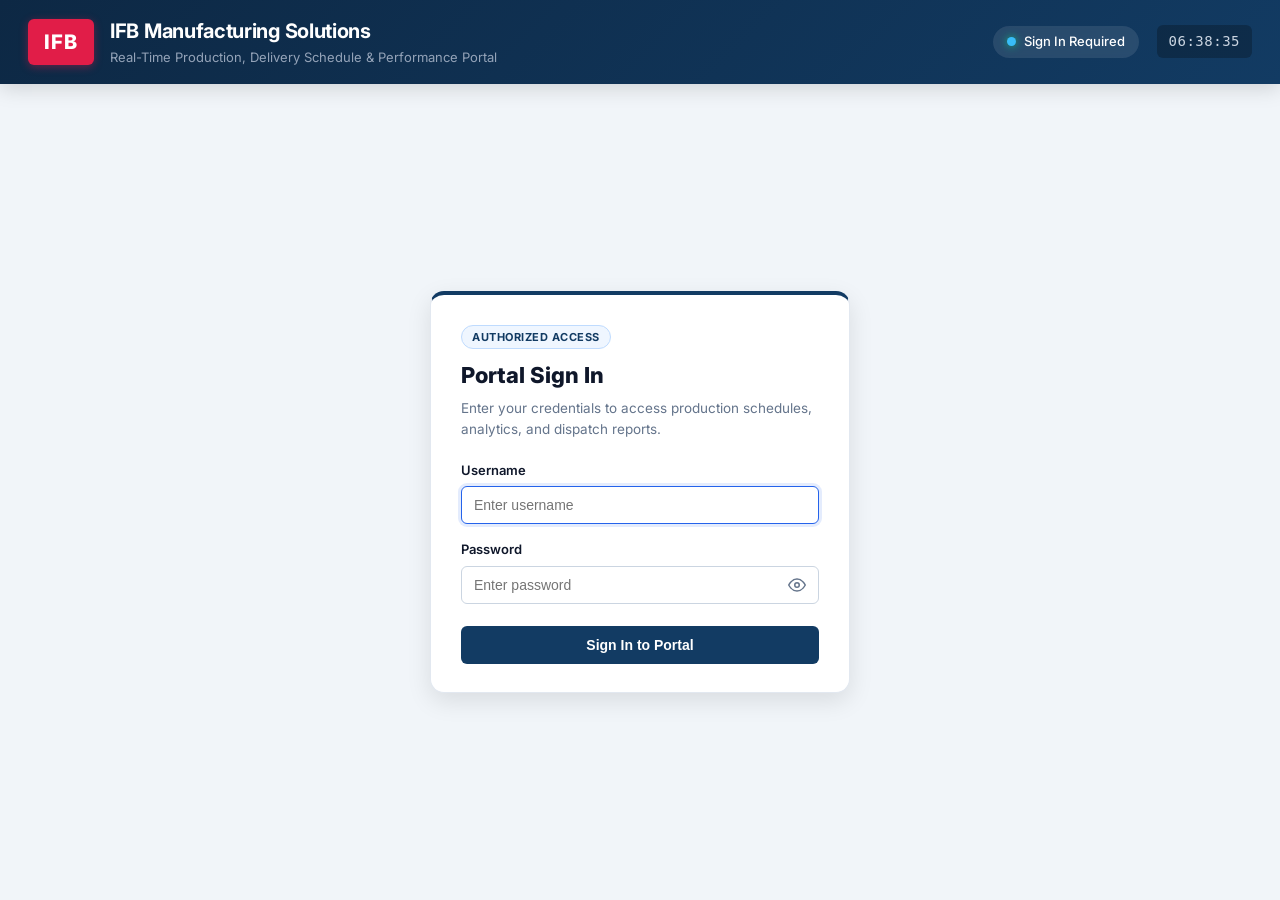
==== frontend/login.html @ 4439f19d "Added Login Page" ====
<!DOCTYPE html>
<html lang="en">
<head>
    <meta charset="UTF-8">
    <meta name="viewport" content="width=device-width, initial-scale=1.0">
    <title>Sign In — IFB Scheduling Portal</title>
    <link rel="preconnect" href="https://fonts.googleapis.com">
    <link rel="preconnect" href="https://fonts.gstatic.com" crossorigin>
    <link href="https://fonts.googleapis.com/css2?family=Inter:wght@400;500;600;700;800&display=swap" rel="stylesheet">
    <link rel="stylesheet" href="style.css">
</head>
<body class="login-body">

    <header class="app-header">
        <div class="header-container">
            <div class="brand-block">
                <div class="brand-logo-icon">IFB</div>
                <div class="brand-text">
                    <h1>IFB Manufacturing Solutions</h1>
                    <p>Real-Time Production, Delivery Schedule &amp; Performance Portal</p>
                </div>
            </div>

            <div class="header-status-block">
                <div class="status-indicator">
                    <span class="status-dot" id="loginStatusDot"></span>
                    <span id="loginBackendStatus">Checking portal service...</span>
                </div>
                <div class="clock-display" id="loginClock">--:--:--</div>
            </div>
        </div>
    </header>

    <main class="login-wrapper">
        <div class="login-card">
            <div class="login-card-header">
                <span class="login-badge">Authorized Access</span>
                <h2>Portal Sign In</h2>
                <p>Enter your credentials to access production schedules, analytics, and dispatch reports.</p>
            </div>

            <div id="loginErrorAlert" class="login-alert" role="alert" style="display: none;"></div>

            <form id="loginForm" onsubmit="handleLoginSubmit(event)" novalidate>
                <div class="login-field">
                    <label for="loginUsername">Username</label>
                    <input
                        type="text"
                        id="loginUsername"
                        name="username"
                        class="login-input"
                        placeholder="Enter username"
                        autocomplete="username"
                        autofocus
                        required
                    >
                </div>

                <div class="login-field">
                    <label for="loginPassword">Password</label>
                    <div class="password-input-wrap">
                        <input
                            type="password"
                            id="loginPassword"
                            name="password"
                            class="login-input"
                            placeholder="Enter password"
                            autocomplete="current-password"
                            required
                        >
                        <button
                            type="button"
                            class="password-toggle-btn"
                            id="togglePasswordBtn"
                            onclick="toggleLoginPassword()"
                            aria-label="Show password"
                            title="Show password"
                        >
                            <svg id="eyeOpenIcon" viewBox="0 0 24 24" width="18" height="18" fill="none" stroke="currentColor" stroke-width="2" stroke-linecap="round" stroke-linejoin="round" aria-hidden="true">
                                <path d="M1 12s4-8 11-8 11 8 11 8-4 8-11 8-11-8-11-8z"></path>
                                <circle cx="12" cy="12" r="3"></circle>
                            </svg>
                            <svg id="eyeSlashIcon" viewBox="0 0 24 24" width="18" height="18" fill="none" stroke="currentColor" stroke-width="2" stroke-linecap="round" stroke-linejoin="round" aria-hidden="true" style="display: none;">
                                <path d="M17.94 17.94A10.07 10.07 0 0 1 12 20c-7 0-11-8-11-8a18.45 18.45 0 0 1 5.06-5.94"></path>
                                <path d="M9.9 4.24A9.12 9.12 0 0 1 12 4c7 0 11 8 11 8a18.5 18.5 0 0 1-2.16 3.19"></path>
                                <line x1="1" y1="1" x2="23" y2="23"></line>
                            </svg>
                        </button>
                    </div>
                </div>

                <button type="submit" id="loginSubmitBtn" class="login-submit-btn">
                    Sign In to Portal
                </button>
            </form>
        </div>
    </main>

    <script>
        const AUTH_TOKEN_KEY = "ifb_auth_token";
        const AUTH_USER_KEY = "ifb_auth_user";
        const LOGIN_API_BASE = ["3000", "3001"].includes(window.location.port)
            ? ""
            : `${window.location.protocol}//${window.location.hostname}:3001`;

        function loginApiUrl(path) {
            return `${LOGIN_API_BASE}${path}`;
        }

        function startLoginClock() {
            const el = document.getElementById("loginClock");
            if (!el) return;
            const tick = () => {
                el.textContent = new Date().toLocaleTimeString("en-IN", { hour12: false });
            };
            tick();
            setInterval(tick, 1000);
        }

        function showLoginError(message) {
            const alertEl = document.getElementById("loginErrorAlert");
            if (!alertEl) return;
            alertEl.textContent = message;
            alertEl.style.display = "block";
        }

        function clearLoginError() {
            const alertEl = document.getElementById("loginErrorAlert");
            if (alertEl) {
                alertEl.textContent = "";
                alertEl.style.display = "none";
            }
        }

        function toggleLoginPassword() {
            const input = document.getElementById("loginPassword");
            const btn = document.getElementById("togglePasswordBtn");
            const eyeOpen = document.getElementById("eyeOpenIcon");
            const eyeSlash = document.getElementById("eyeSlashIcon");
            if (!input) return;

            const showing = input.type === "text";
            input.type = showing ? "password" : "text";
            if (eyeOpen) eyeOpen.style.display = showing ? "block" : "none";
            if (eyeSlash) eyeSlash.style.display = showing ? "none" : "block";
            if (btn) {
                const nextLabel = showing ? "Show password" : "Hide password";
                btn.setAttribute("aria-label", nextLabel);
                btn.setAttribute("title", nextLabel);
            }
        }

        function redirectToPortal() {
            const portalUrl = ["3000", "3001"].includes(window.location.port)
                ? "/"
                : "index.html";
            window.location.replace(portalUrl);
        }

        async function checkExistingSession() {
            const token = localStorage.getItem(AUTH_TOKEN_KEY);
            const statusEl = document.getElementById("loginBackendStatus");
            const dotEl = document.getElementById("loginStatusDot");

            if (!token) {
                if (statusEl) statusEl.textContent = "Sign In Required";
                if (dotEl) dotEl.style.background = "#38bdf8";
                return;
            }

            try {
                const res = await fetch(loginApiUrl("/api/auth/me"), {
                    headers: { Authorization: `Bearer ${token}` }
                });
                if (res.ok) {
                    const data = await res.json();
                    if (data.user) localStorage.setItem(AUTH_USER_KEY, JSON.stringify(data.user));
                    redirectToPortal();
                    return;
                }
                localStorage.removeItem(AUTH_TOKEN_KEY);
                localStorage.removeItem(AUTH_USER_KEY);
            } catch {
                // Backend unreachable; stay on login screen
            }

            if (statusEl) statusEl.textContent = "Sign In Required";
            if (dotEl) dotEl.style.background = "#38bdf8";
        }

        async function handleLoginSubmit(event) {
            event.preventDefault();
            clearLoginError();

            const usernameInput = document.getElementById("loginUsername");
            const passwordInput = document.getElementById("loginPassword");
            const submitBtn = document.getElementById("loginSubmitBtn");

            const username = (usernameInput?.value || "").trim();
            const password = passwordInput?.value || "";

            if (!username || !password) {
                showLoginError("Please enter both your username and password.");
                (!username ? usernameInput : passwordInput)?.focus();
                return;
            }

            if (submitBtn) {
                submitBtn.disabled = true;
                submitBtn.textContent = "Signing in...";
            }

            try {
                const res = await fetch(loginApiUrl("/api/auth/login"), {
                    method: "POST",
                    headers: { "Content-Type": "application/json" },
                    body: JSON.stringify({ username, password })
                });
                const data = await res.json().catch(() => ({}));

                if (!res.ok || !data.token) {
                    showLoginError(data.message || "Invalid username or password.");
                    return;
                }

                localStorage.setItem(AUTH_TOKEN_KEY, data.token);
                if (data.user) {
                    localStorage.setItem(AUTH_USER_KEY, JSON.stringify(data.user));
                }
                redirectToPortal();
            } catch {
                showLoginError("Could not reach the server. Ensure the backend is running on port 3001.");
            } finally {
                if (submitBtn) {
                    submitBtn.disabled = false;
                    submitBtn.textContent = "Sign In to Portal";
                }
            }
        }

        document.addEventListener("DOMContentLoaded", () => {
            startLoginClock();
            checkExistingSession();
        });
    </script>
</body>
</html>
---- frontend/style.css ----
/* ==========================================================================
   IFB MANUFACTURING SCHEDULING PORTAL - ENTERPRISE STYLESHEET
   ========================================================================== */

:root {
    --primary: #123b63;
    --primary-dark: #0c2844;
    --primary-light: #1e5285;
    --accent: #2563eb;
    --success: #059669;
    --warning: #d97706;
    --danger: #dc2626;
    --bg-page: #f1f5f9;
    --bg-card: #ffffff;
    --border: #e2e8f0;
    --border-dark: #cbd5e1;
    --text-main: #0f172a;
    --text-muted: #64748b;
    --text-light: #94a3b8;
    --radius-sm: 6px;
    --radius-md: 10px;
    --radius-lg: 14px;
    --shadow-sm: 0 1px 3px rgba(0, 0, 0, 0.07);
    --shadow-md: 0 4px 12px rgba(0, 0, 0, 0.07);
    --shadow-lg: 0 8px 24px rgba(0, 0, 0, 0.1);
}

* {
    box-sizing: border-box;
    margin: 0;
    padding: 0;
}

body {
    font-family: 'Inter', -apple-system, BlinkMacSystemFont, "Segoe UI", Roboto, sans-serif;
    background-color: var(--bg-page);
    color: var(--text-main);
    line-height: 1.5;
    -webkit-font-smoothing: antialiased;
}

/* ==========================================================================
   HEADER & NAVIGATION
   ========================================================================== */

.app-header {
    background: linear-gradient(135deg, #0d2844 0%, #123b63 100%);
    color: #ffffff;
    box-shadow: 0 4px 20px rgba(0, 0, 0, 0.15);
    position: relative;
    flex-shrink: 0;
    z-index: 100;
}

.header-container {
    max-width: none;
    margin: 0 auto;
    padding: 16px 28px;
    display: flex;
    justify-content: space-between;
    align-items: center;
}

.brand-block {
    display: flex;
    align-items: center;
    gap: 16px;
}

.brand-logo-icon {
    background: #e11d48;
    color: #ffffff;
    font-size: 20px;
    font-weight: 800;
    letter-spacing: 1px;
    padding: 8px 16px;
    border-radius: var(--radius-sm);
    box-shadow: 0 2px 8px rgba(225, 29, 72, 0.4);
}

.brand-text h1 {
    font-size: 20px;
    font-weight: 700;
    color: #ffffff;
    letter-spacing: -0.3px;
}

.brand-text p {
    font-size: 13px;
    color: #94a3b8;
    margin-top: 2px;
}

.header-status-block {
    display: flex;
    align-items: center;
    gap: 18px;
}

.status-indicator {
    display: flex;
    align-items: center;
    gap: 8px;
    background: rgba(255, 255, 255, 0.1);
    padding: 6px 14px;
    border-radius: 20px;
    font-size: 13px;
    font-weight: 500;
    backdrop-filter: blur(4px);
}

.status-dot {
    width: 9px;
    height: 9px;
    background: #10b981;
    border-radius: 50%;
    box-shadow: 0 0 8px #10b981;
    animation: pulse 2s infinite;
}

@keyframes pulse {
    0%, 100% { opacity: 1; transform: scale(1); }
    50% { opacity: 0.5; transform: scale(0.85); }
}

.clock-display {
    font-family: monospace;
    font-size: 14px;
    color: #cbd5e1;
    background: rgba(0, 0, 0, 0.25);
    padding: 6px 12px;
    border-radius: var(--radius-sm);
    letter-spacing: 0.5px;
}

/* APP NAV TABS */  
.nav-tab {
    background: transparent;
    color: #94a3b8;
    border: none;
    border-bottom: 3px solid transparent;
    padding: 14px 20px;
    font-size: 14px;
    font-weight: 600;
    cursor: pointer;
    display: flex;
    align-items: center;
    gap: 8px;
    transition: all 0.2s ease;
}

.nav-tab:hover {
    color: #ffffff;
    background: rgba(255, 255, 255, 0.05);
}

.nav-tab:disabled {
    color: #7890a7;
    cursor: not-allowed;
    opacity: 0.55;
}

.nav-tab:disabled:hover {
    background: transparent;
}

.nav-tab.active {
    color: #ffffff;
    border-bottom-color: #38bdf8;
    background: rgba(255, 255, 255, 0.08);
}

.nav-icon {
    font-size: 16px;
}

/* ==========================================================================
   LAYOUT & TAB PANES
   ========================================================================== */

.main-content {
    max-width: 1400px;
    margin: 28px auto;
    padding: 0 28px;
}

.tab-pane {
    display: none;
    animation: fadeIn 0.25s ease-in-out;
}

.tab-pane.active {
    display: block;
}

@keyframes fadeIn {
    from { opacity: 0; transform: translateY(6px); }
    to { opacity: 1; transform: translateY(0); }
}

.section-heading-row {
    display: flex;
    justify-content: space-between;
    align-items: center;
    margin: 24px 0 16px 0;
}

.section-heading-row h2 {
    font-size: 18px;
    font-weight: 700;
    color: var(--primary);
}

.badge-accent {
    font-size: 12px;
    font-weight: 600;
    background: #e0f2fe;
    color: #0369a1;
    padding: 4px 12px;
    border-radius: 12px;
}

/* ==========================================================================
   DASHBOARD CONTROLS & KPI CARDS (ORDER: CUSTOMER -> PREV -> CURR -> COMING -> DISPATCH -> BALANCE)
   ========================================================================== */

.dashboard-controls-card {
    background: var(--bg-card);
    padding: 16px 24px;
    border-radius: var(--radius-md);
    box-shadow: var(--shadow-sm);
    border: 1px solid var(--border);
    display: flex;
    align-items: center;
    justify-content: space-between;
    flex-wrap: wrap;
    gap: 16px;
    margin-bottom: 24px;
}

.control-group {
    display: flex;
    align-items: center;
    gap: 12px;
}

.control-group label {
    font-size: 14px;
    color: var(--text-main);
}

.control-group select {
    padding: 9px 16px;
    font-size: 14px;
    font-weight: 600;
    color: var(--primary);
    background: #f8fafc;
    border: 1px solid var(--border-dark);
    border-radius: var(--radius-sm);
    cursor: pointer;
    outline: none;
    min-width: 220px;
}

.control-group select.select-compact {
    min-width: 115px;
    padding: 9px 12px;
}

.quick-preset-btns {
    display: flex;
    align-items: center;
    gap: 8px;
    flex-wrap: wrap;
}

.preset-label {
    font-size: 13px;
    color: var(--text-muted);
}

.chip-btn {
    background: #f1f5f9;
    color: #334155;
    border: 1px solid #cbd5e1;
    padding: 6px 14px;
    border-radius: 16px;
    font-size: 13px;
    font-weight: 500;
    cursor: pointer;
    transition: all 0.15s ease;
}

.chip-btn:hover {
    background: #e2e8f0;
    color: var(--primary);
    border-color: #94a3b8;
}

/* Dashboard overview cards */
.dashboard-grid {
    display: grid;
    grid-template-columns: repeat(4, minmax(0, 1fr));
    gap: 20px;
    margin-bottom: 24px;
    grid-auto-rows: minmax(150px, auto);
}

.card {
    background: var(--bg-card);
    padding: 20px 18px;
    min-width: 0;
    min-height: 150px;
    box-sizing: border-box;
    border-radius: var(--radius-md);
    box-shadow: var(--shadow-sm);
    border: 1px solid var(--border);
    border-top: 4px solid var(--primary);
    display: flex;
    align-items: flex-start;
    gap: 14px;
    transition: transform 0.2s, box-shadow 0.2s;
}

.card:hover {
    transform: translateY(-2px);
    box-shadow: var(--shadow-md);
}

.card-icon-wrap {
    font-size: 24px;
    background: #f8fafc;
    padding: 8px;
    border-radius: var(--radius-sm);
}

.card-info {
    flex: 1;
    min-width: 0;
}

.card h3 {
    font-size: 12px;
    text-transform: uppercase;
    letter-spacing: 0.5px;
    color: var(--text-muted);
    font-weight: 600;
    margin-bottom: 6px;
}

.card p {
    font-size: 24px;
    font-weight: 700;
    color: var(--primary);
    line-height: 1.2;
}

.card.card-customer {
    grid-column: auto;
    flex-direction: column;
    align-items: stretch;
    gap: 8px;
    border-top-color: #2563eb;
}

.card.card-customer .card-info {
    width: 100%;
}

.card.card-customer p {
    display: block;
    width: 100%;
    box-sizing: border-box;
    padding: 8px 12px;
    border: 1px solid #bfdbfe;
    border-radius: 6px;
    background: #eff6ff;
    font-size: 13px;
    color: #1d4ed8;
    white-space: nowrap;
}

.card.card-highlight {
    border-top-color: #0284c7;
    background: linear-gradient(180deg, #ffffff 0%, #f0f9ff 100%);
}

.card.card-highlight p {
    color: #0369a1;
}

.card.card-balance {
    border-top-color: var(--success);
    background: linear-gradient(180deg, #ffffff 0%, #f0fdf4 100%);
}

.card.card-balance p {
    color: var(--success);
}

.card.card-variance {
    border-top-color: #7c3aed;
    background: linear-gradient(180deg, #ffffff 0%, #f5f3ff 100%);
}

.card.card-variance p {
    color: #6d28d9;
}


.progress-bar-bg {
    width: 160px;
    height: 7px;
    background: #e2e8f0;
    border-radius: 5px;
    overflow: hidden;
}

.progress-bar-fill {
    height: 100%;
    background: linear-gradient(90deg, #10b981 0%, #059669 100%);
    border-radius: 5px;
    transition: width 0.5s ease;
}


.badge-variance {
    background: #fee2e2;
    color: #b91c1c;
}

.badge-revision {
    background: #dbeafe;
    color: #1e40af;
}

.badge-status {
    background: #fef3c7;
    color: #92400e;
}

/* ==========================================================================
   CONTENT PANELS & TABLES
   ========================================================================== */

.content-panel {
    background: var(--bg-card);
    border-radius: var(--radius-md);
    box-shadow: var(--shadow-sm);
    border: 1px solid var(--border);
    padding: 24px;
    margin-bottom: 28px;
}

.panel-header {
    display: flex;
    justify-content: space-between;
    align-items: center;
    margin-bottom: 18px;
}

.panel-header-with-actions {
    display: flex;
    justify-content: space-between;
    align-items: center;
    flex-wrap: wrap;
    gap: 16px;
    margin-bottom: 22px;
    padding-bottom: 16px;
    border-bottom: 1px solid var(--border);
}

.panel-subtitle {
    font-size: 14px;
    color: var(--text-muted);
    margin-top: 4px;
}

.analysis-controls {
    margin-bottom: 18px;
}

/* ==========================================================================
   STREAMLINED ANALYSIS CENTER STYLES
   ========================================================================== */


.streamlined-control-card {
    background: #ffffff;
    border: 1px solid var(--border);
    border-radius: var(--radius-md);
    padding: 18px 22px;
    margin-bottom: 20px;
    box-shadow: var(--shadow-sm);
}

.s-control-row {
    display: flex;
    align-items: flex-end;
    gap: 18px;
    flex-wrap: wrap;
}

.s-control-item {
    display: flex;
    flex-direction: column;
    gap: 6px;
    min-width: 170px;
    flex: 1;
}

.s-control-item label {
    font-size: 13px;
    color: #334155;
}

.s-control-item select {
    padding: 9px 14px;
    border: 1px solid var(--border-dark);
    border-radius: var(--radius-sm);
    font-size: 13px;
    font-weight: 600;
    background: #ffffff;
    color: var(--text-main);
    outline: none;
    transition: border 0.2s;
    width: 100%;
}

.s-control-item select:focus {
    border-color: var(--accent);
}


.streamlined-kpi-grid {
    display: grid;
    grid-template-columns: repeat(4, minmax(0, 1fr));
    gap: 16px;
    margin-bottom: 24px;
}

.s-kpi-card {
    background: #ffffff;
    border: 1px solid var(--border);
    border-radius: var(--radius-md);
    padding: 18px 20px;
    box-shadow: var(--shadow-sm);
    display: flex;
    flex-direction: column;
    gap: 4px;
    transition: transform 0.15s ease;
}

.s-kpi-card:hover {
    transform: translateY(-2px);
    box-shadow: var(--shadow-md);
}

.s-kpi-label {
    font-size: 12px;
    font-weight: 700;
    text-transform: uppercase;
    letter-spacing: 0.4px;
    color: var(--text-muted);
}

.s-kpi-value {
    font-size: 26px;
    font-weight: 800;
    color: var(--text-main);
    margin: 4px 0 2px;
}

.s-kpi-sub {
    font-size: 12px;
    color: var(--text-muted);
}

.s-card-diff {
    border-left: 4px solid var(--accent);
    background: linear-gradient(180deg, #ffffff 0%, #f8fafc 100%);
}

.s-card-rate {
    border-left: 4px solid var(--success);
    background: linear-gradient(180deg, #ffffff 0%, #f0fdf4 100%);
}

/* KPI CARD ACCENTS */
.card-variance-highlight {
    background: linear-gradient(180deg, #ffffff 0%, #f8fafc 100%);
    border-left: 4px solid var(--accent);
}

.analysis-metric-card.card-accent-green {
    border-top: 3px solid var(--success);
}

.analysis-metric-card.card-accent-red {
    border-top: 3px solid var(--danger);
}

.analysis-metric-card.card-accent-amber {
    border-top: 3px solid var(--warning);
}

/* FILTER PILLS IN COMPARISON TOOLBAR */
.comparison-toolbar {
    margin-bottom: 16px;
}

.filter-pills-wrap {
    display: flex;
    gap: 8px;
    flex-wrap: wrap;
    align-items: center;
}

.chip-filter {
    background: #ffffff;
    border: 1px solid var(--border-dark);
    border-radius: 16px;
    padding: 5px 12px;
    font-size: 12px;
    font-weight: 600;
    color: #475569;
    cursor: pointer;
    transition: all 0.2s;
}

.chip-filter:hover {
    background: #f1f5f9;
}

.chip-filter.active {
    background: var(--primary);
    color: #ffffff;
    border-color: var(--primary);
}

.chip-filter.chip-filter-inc.active {
    background: #059669;
    border-color: #059669;
}

.chip-filter.chip-filter-dec.active {
    background: #dc2626;
    border-color: #dc2626;
}

.chip-filter.chip-filter-new.active {
    background: #2563eb;
    border-color: #2563eb;
}

.chip-filter.chip-filter-rem.active {
    background: #64748b;
    border-color: #64748b;
}

/* STATUS BADGES FOR TABLE ROWS */
.badge-status-inc {
    display: inline-block;
    background: #dcfce7;
    color: #15803d;
    padding: 3px 8px;
    border-radius: 4px;
    font-size: 11px;
    font-weight: 700;
}

.badge-status-dec {
    display: inline-block;
    background: #fee2e2;
    color: #b91c1c;
    padding: 3px 8px;
    border-radius: 4px;
    font-size: 11px;
    font-weight: 700;
}

.badge-status-new {
    display: inline-block;
    background: #dbeafe;
    color: #1d4ed8;
    padding: 3px 8px;
    border-radius: 4px;
    font-size: 11px;
    font-weight: 700;
}

.badge-status-rem {
    display: inline-block;
    background: #f1f5f9;
    color: #64748b;
    padding: 3px 8px;
    border-radius: 4px;
    font-size: 11px;
    font-weight: 700;
}

.badge-status-same {
    display: inline-block;
    background: #f8fafc;
    color: #94a3b8;
    padding: 3px 8px;
    border-radius: 4px;
    font-size: 11px;
    font-weight: 600;
}

.badge-status-shortfall {
    display: inline-block;
    background: #fef2f2;
    color: #991b1b;
    padding: 3px 8px;
    border-radius: 4px;
    font-size: 11px;
    font-weight: 700;
    border: 1px solid #fecaca;
}

.badge-status-fulfilled {
    display: inline-block;
    background: #f0fdf4;
    color: #166534;
    padding: 3px 8px;
    border-radius: 4px;
    font-size: 11px;
    font-weight: 700;
    border: 1px solid #bbf7d0;
}

.diff-positive {
    color: #15803d;
    font-weight: 700;
}

.diff-negative {
    color: #b91c1c;
    font-weight: 700;
}

.diff-neutral {
    color: #64748b;
}

/* EXECUTION AUDIT COLLAPSIBLE */

.snapshot-date-control {
    display: flex;
    align-items: center;
    flex-wrap: wrap;
    gap: 10px;
    margin: 18px 0 4px;
    color: var(--text-main);
}

.snapshot-date-control .form-input {
    max-width: 190px;
}

.snapshot-date-control span {
    color: var(--text-muted);
    font-size: 12px;
}


.analysis-panel {
    margin-bottom: 20px;
}

.table-responsive {
    overflow-x: auto;
}

.data-table {
    width: 100%;
    border-collapse: collapse;
    font-size: 14px;
}

.data-table th,
.data-table td {
    padding: 12px 16px;
    text-align: left;
    border-bottom: 1px solid var(--border);
    white-space: nowrap;
}

.data-table th {
    background: #f8fafc;
    color: #475569;
    font-weight: 600;
    font-size: 13px;
    text-transform: uppercase;
    letter-spacing: 0.3px;
}

.data-table tbody tr:hover {
    background: #f8fafc;
}

/* SUPER HEADER ROW & FIRM/TENTATIVE STYLING */
.super-header-row th {
    text-align: center;
    font-size: 11px;
    font-weight: 800;
    letter-spacing: 0.5px;
    padding: 6px 12px;
    border-bottom: 2px solid var(--border-dark);
}

.th-info-group {
    background: #f8fafc;
    color: #475569;
}

.th-firm-header {
    background: #e0f2fe !important;
    color: #0369a1 !important;
    font-weight: 800 !important;
    border-left: 2px solid #38bdf8;
    border-right: 2px solid #38bdf8;
}

.th-tentative-super-header {
    background: #fef08a !important;
    color: #854d0e !important;
    font-weight: 800 !important;
    border-left: 2px solid #eab308;
    border-right: 2px solid #eab308;
}

.th-ops-header {
    background: #f1f5f9;
    color: #475569;
}

.data-table th.th-tentative {
    background: #fef9c3 !important;
    color: #854d0e !important;
    font-weight: 700 !important;
}

.btn-action-icon {
    background: transparent;
    border: 1px solid var(--border);
    border-radius: 6px;
    padding: 5px 8px;
    font-size: 15px;
    cursor: pointer;
    transition: all 0.2s ease;
    display: inline-flex;
    align-items: center;
    justify-content: center;
    margin: 0 3px;
}

.btn-action-icon:hover {
    background: #e2e8f0;
    transform: scale(1.1);
}

.btn-action-icon.btn-delete-row:hover {
    background: #fee2e2;
    border-color: #fca5a5;
}

/* ==========================================================================
   EXACT SPECIFICATION TABLE (MATCHING USER SCREENSHOT)
   ========================================================================== */

.spec-table-container {
    overflow-x: auto;
    border: 1px solid var(--border);
    border-radius: var(--radius-md);
    margin-bottom: 24px;
    background: var(--bg-card);
    box-shadow: var(--shadow-sm);
}

.spec-table {
    width: 100%;
    border-collapse: collapse;
}

.spec-table th,
.spec-table td {
    border-bottom: 1px solid var(--border);
    padding: 14px 18px;
    font-size: 14px;
    vertical-align: middle;
}

.spec-table tbody tr:not(.spec-section-header):hover > td {
    background: #f8fbfe;
}

.table-top-header th {
    background: #f1f6fa;
    color: #526579;
    font-size: 12px;
    font-weight: 700;
    text-align: left;
    padding: 12px 18px;
    text-transform: uppercase;
    letter-spacing: 0.06em;
}

.spec-section-header td {
    background: #eaf2f8;
    color: #174568;
    font-weight: 700;
    font-size: 13px;
    padding: 10px 18px;
    border-top: 1px solid #d4e2ee;
    border-bottom: 1px solid #d4e2ee;
    letter-spacing: 0.04em;
    text-transform: uppercase;
}

.field-label {
    font-weight: 600;
    color: #334155;
    background: #fbfdff;
    width: 32%;
}

.entry-help {
    margin: -8px 0 18px;
    color: var(--text-muted);
    font-size: 13px;
    line-height: 1.6;
}

.required-mark {
    color: var(--danger);
    font-weight: 700;
}

.form-input {
    width: 100%;
    max-width: 640px;
    padding: 11px 12px;
    font-size: 14px;
    border: 1px solid var(--border-dark);
    border-radius: var(--radius-sm);
    background: #ffffff;
    color: #0f172a;
    transition: border-color 0.15s ease, box-shadow 0.15s ease;
}

.field-help {
    display: block;
    margin-top: 5px;
    color: #64748b;
    font-size: 12px;
}

.variance-reason-other {
    margin-top: 8px;
}

.form-input:focus {
    outline: none;
    border-color: var(--accent);
    box-shadow: 0 0 0 3px rgba(37, 99, 235, 0.12);
}

.input-readonly {
    background-color: #f1f5f9 !important;
    color: #334155 !important;
    font-weight: 600;
    cursor: default;
}

/* NESTED SUBTABLES */
.nested-container-cell {
    padding: 0 !important;
    background: #ffffff;
}

.nested-subtable {
    width: 100%;
    border-collapse: collapse;
}

.nested-subtable th {
    background: #f4f8fb;
    font-weight: 700;
    font-size: 13px;
    border: 1px solid #94a3b8;
    padding: 8px 14px;
    text-align: center;
    color: #0f172a;
}

.nested-subtable td {
    border: 1px solid var(--border);
    padding: 11px 14px;
    text-align: center;
}

.nested-subtable input[type="number"] {
    width: 100%;
    max-width: 220px;
    text-align: right;
    padding: 9px 10px;
    font-size: 14px;
    font-weight: 600;
}

.empty-month-message {
    color: var(--text-muted);
    padding: 20px !important;
    text-align: center;
}

.metrics-grid-table tbody tr:first-child {
    background: #f8fbfe;
}

.metrics-grid-table tbody tr:not(:first-child):nth-child(even) {
    background: #fbfdff;
}

.metrics-grid-table td:last-child strong {
    color: #173f5f;
}

@media (max-width: 640px) {
    .spec-table th,
    .spec-table td {
        padding: 10px;
    }

    .nested-subtable th,
    .nested-subtable td {
        padding: 8px 6px;
        font-size: 12px;
    }

    .nested-subtable input[type="number"] {
        min-width: 90px;
        padding: 8px 6px;
    }

    .field-label {
        width: 38%;
    }

    .editable-metric-input {
        width: 100%;
    }
}

/* METRICS TABLE */
.metrics-grid-table td:first-child {
    text-align: left;
    font-weight: 600;
    padding-left: 20px;
}

.metrics-grid-table td:last-child {
    text-align: center;
    font-size: 15px;
}

.editable-metric-input {
    width: 160px;
    padding: 6px 10px;
    border: 1px solid #94a3b8;
    border-radius: 4px;
    font-size: 14px;
    font-weight: 700;
    text-align: right;
}

.metric-val-tag {
    display: inline-block;
    padding: 4px 14px;
    border-radius: 4px;
    font-weight: 700;
    font-size: 14px;
}

.tag-revision {
    background: #dbeafe;
    color: #1e40af;
}

.tag-variance {
    background: #fee2e2;
    color: #b91c1c;
}

.tag-achievement {
    background: #dcfce7;
    color: #15803d;
    font-size: 15px;
}

/* FORM FOOTER ACTIONS */
.form-footer-actions {
    display: flex;
    align-items: center;
    gap: 14px;
    flex-wrap: wrap;
    margin-top: 20px;
}

.btn-group {
    display: flex;
    gap: 12px;
    align-items: center;
    flex-wrap: wrap;
}

.btn-example {
    background: #0284c7;
    color: #ffffff;
    border: none;
    padding: 10px 20px;
    border-radius: var(--radius-sm);
    font-size: 14px;
    font-weight: 600;
    cursor: pointer;
    display: inline-flex;
    align-items: center;
    gap: 8px;
    transition: background 0.2s;
}

.btn-example:hover {
    background: #0369a1;
}

.btn-submit {
    background: #059669;
    color: #ffffff;
    border: none;
    padding: 10px 22px;
    border-radius: var(--radius-sm);
    font-size: 14px;
    font-weight: 600;
    cursor: pointer;
    display: inline-flex;
    align-items: center;
    gap: 8px;
    transition: background 0.2s;
}

.btn-submit:hover {
    background: #047857;
}

.btn-secondary {
    background: #f1f5f9;
    color: #334155;
    border: 1px solid #cbd5e1;
    padding: 10px 20px;
    border-radius: var(--radius-sm);
    font-size: 14px;
    font-weight: 600;
    cursor: pointer;
    transition: all 0.2s;
}

.btn-secondary:hover {
    background: #e2e8f0;
}

.btn-primary-sm {
    background: var(--primary);
    color: #ffffff;
    border: none;
    padding: 8px 16px;
    border-radius: var(--radius-sm);
    font-size: 13px;
    font-weight: 600;
    cursor: pointer;
    text-decoration: none;
    display: inline-block;
}

.btn-primary-sm:hover {
    background: var(--primary-dark);
}

.btn-outline-sm {
    background: transparent;
    color: var(--primary);
    border: 1px solid var(--border-dark);
    padding: 8px 16px;
    border-radius: var(--radius-sm);
    font-size: 13px;
    font-weight: 600;
    cursor: pointer;
    text-decoration: none;
    display: inline-block;
}

.btn-outline-sm:hover {
    background: #f8fafc;
    border-color: var(--primary);
}

.btn-delete-row {
    background: #fee2e2;
    color: #dc2626;
    border: 1px solid #fca5a5;
    padding: 4px 10px;
    border-radius: 4px;
    font-size: 12px;
    font-weight: 600;
    cursor: pointer;
}

.btn-delete-row:hover {
    background: #fecaca;
}

.form-status-indicator {
    font-size: 14px;
    font-weight: 600;
}

/* ==========================================================================
   MASTER RECORDS TOOLBAR
   ========================================================================== */

.table-toolbar {
    display: flex;
    align-items: center;
    justify-content: space-between;
    gap: 16px;
    flex-wrap: wrap;
    background: #f8fafc;
    padding: 12px 18px;
    border-radius: var(--radius-sm);
    border: 1px solid var(--border);
    margin-bottom: 18px;
}

.search-input-wrap {
    display: flex;
    align-items: center;
    gap: 8px;
    background: #ffffff;
    border: 1px solid var(--border-dark);
    border-radius: var(--radius-sm);
    padding: 6px 12px;
    flex: 1;
    max-width: 380px;
}

.search-input-wrap input {
    border: none;
    outline: none;
    font-size: 14px;
    width: 100%;
}

.filter-dropdown-wrap {
    display: flex;
    align-items: center;
    gap: 8px;
    font-size: 14px;
}

.filter-dropdown-wrap select {
    padding: 6px 12px;
    border: 1px solid var(--border-dark);
    border-radius: var(--radius-sm);
    font-size: 14px;
    font-weight: 500;
}

.record-counter {
    font-size: 13px;
    color: var(--text-muted);
    font-weight: 500;
}

.records-action-group {
    display: flex;
    align-items: center;
    gap: 10px;
}

/* ==========================================================================
   EXCEL BULK IMPORT DROPZONE
   ========================================================================== */

.upload-dropzone {
    border: 2px dashed #94a3b8;
    background: #f8fafc;
    border-radius: var(--radius-md);
    padding: 48px 24px;
    text-align: center;
    cursor: pointer;
    transition: all 0.2s ease;
    margin-bottom: 24px;
}

.upload-dropzone:hover,
.upload-dropzone.dragover {
    border-color: var(--accent);
    background: #eff6ff;
}

.upload-icon {
    font-size: 48px;
    margin-bottom: 12px;
}

.upload-dropzone h3 {
    font-size: 18px;
    color: var(--text-main);
    margin-bottom: 6px;
}

.upload-dropzone p {
    font-size: 14px;
    color: var(--text-muted);
    margin-bottom: 18px;
}

.selected-file-badge {
    display: inline-block;
    margin-top: 16px;
    padding: 8px 18px;
    background: #dbeafe;
    color: #1e40af;
    border-radius: 20px;
    font-size: 13px;
    font-weight: 600;
}

.upload-actions-bar {
    display: flex;
    align-items: center;
    gap: 16px;
    margin-bottom: 24px;
}

.upload-status-text {
    font-size: 14px;
    font-weight: 600;
}

.guide-box {
    background: #f8fafc;
    border: 1px solid var(--border);
    border-radius: var(--radius-sm);
    padding: 18px 20px;
}

.guide-box h4 {
    font-size: 14px;
    margin-bottom: 8px;
    color: var(--primary);
}

.guide-box p {
    font-size: 13px;
    color: var(--text-muted);
    margin-bottom: 10px;
}

.headers-tags {
    display: flex;
    flex-wrap: wrap;
    gap: 8px;
}

.tag {
    background: #e2e8f0;
    color: #334155;
    padding: 4px 10px;
    border-radius: 4px;
    font-size: 12px;
    font-family: monospace;
    font-weight: 600;
}

/* ==========================================================================
   TOAST NOTIFICATIONS
   ========================================================================== */

.toast-container {
    position: fixed;
    top: 24px;
    right: 24px;
    z-index: 9999;
    display: flex;
    flex-direction: column;
    gap: 10px;
    pointer-events: none;
}

.toast {
    pointer-events: auto;
    padding: 12px 20px;
    border-radius: var(--radius-sm);
    color: #ffffff;
    font-size: 14px;
    font-weight: 600;
    box-shadow: 0 4px 16px rgba(0, 0, 0, 0.2);
    display: flex;
    align-items: center;
    gap: 10px;
    animation: slideInRight 0.3s ease;
    min-width: 280px;
}

.toast.toast-success { background: #059669; }
.toast.toast-error { background: #dc2626; }
.toast.toast-info { background: #2563eb; }

@keyframes slideInRight {
    from { transform: translateX(100%); opacity: 0; }
    to { transform: translateX(0); opacity: 1; }
}

/* ==========================================================================
   RESPONSIVE DESIGN
   ========================================================================== */

@media (max-width: 1200px) {
    .dashboard-grid {
        grid-template-columns: repeat(3, minmax(0, 1fr));
    }

}

@media (max-width: 768px) {
    .header-container {
        flex-direction: column;
        align-items: flex-start;
        gap: 12px;
    }

    .nav-container {
        overflow-x: auto;
        white-space: nowrap;
    }

    .dashboard-grid {
        grid-template-columns: repeat(2, minmax(0, 1fr));
    }


    .table-toolbar {
        flex-direction: column;
        align-items: stretch;
    }

    .search-input-wrap {
        max-width: 100%;
    }
}

@media (max-width: 500px) {
    .dashboard-grid {
        grid-template-columns: 1fr;
    }


    .card.card-customer {
        grid-column: auto;
    }

    .kpi-summary-strip {
        width: 100%;
        box-sizing: border-box;
        align-items: flex-start;
    }

    .kpi-progress-wrap,
    .progress-bar-bg {
        width: 100%;
    }

    .kpi-item {
        min-width: 42%;
    }
}

/* sort arrows in tables */
.sort-arrow {
    display: inline-block;
    font-size: 0.65rem;
    color: var(--text-muted);
    transition: transform 0.15s, color 0.15s;
}

.sort-arrow.active {
    color: var(--primary);
    transform: rotate(180deg);
}


.spinner {
    width: 18px;
    height: 18px;
    border: 3px solid #cbd5e1;
    border-top-color: var(--accent);
    border-radius: 50%;
    animation: spin 0.8s linear infinite;
    display: inline-block;
}
@keyframes spin { to { transform: rotate(360deg); } }
/* ===== Table readability ===== */
.table-scroll { max-height: 70vh; overflow: auto; border: 1px solid var(--border); border-radius: var(--radius-sm); }
.table-scroll .data-table thead th { position: sticky; top: 0; z-index: 2; background: #f1f5f9; }
.table-scroll .data-table thead tr.super-header-row th { top: 0; }
.table-scroll .data-table thead tr.super-header-row + tr th { top: 31px; }

.data-table td { padding: 10px 14px; }
.data-table tbody tr { background: #fff; }
.data-table tbody tr:nth-child(even) { background: #fafcfe; }
.data-table tbody tr:hover { background: #eef4fb; }
.data-table .num, .data-table th.num { text-align: right; font-variant-numeric: tabular-nums; }
.data-table td.neg { color: #b91c1c; font-weight: 600; }
.sortable { cursor: pointer; user-select: none; }
.sortable:hover { color: var(--accent); }
.cell-trunc { max-width: 240px; overflow: hidden; text-overflow: ellipsis; }
.part-chip { font-family: ui-monospace, SFMono-Regular, Menlo, monospace; font-size: 12.5px; background: #f1f5f9; border: 1px solid var(--border); border-radius: 4px; padding: 1px 6px; }
.tentative { background: #fefce8; color: #854d0e; }
.muted { color: var(--text-light); }
.total-row td { position: sticky; bottom: 0; background: #eef2f7; font-weight: 700; border-top: 2px solid var(--border-dark); }

/* Master Records: compact view by default, details on demand */
.master-records-table .col-detail { display: none; }
.master-records-table.show-details .col-detail { display: table-cell; }
.master-records-table th, .master-records-table td { padding: 10px 12px; }
.master-records-table .cell-trunc { max-width: 220px; }
.master-records-table td.num, .master-records-table th.num { min-width: 84px; }
.col-toggle { display: inline-flex; align-items: center; gap: 6px; font-size: 13px; color: var(--text-main); cursor: pointer; white-space: nowrap; }

/* freeze Customer (col 2); also Sl No (col 1) when all columns are shown */
.master-records-table thead tr:not(.super-header-row) th:nth-child(2),
.master-records-table tbody td:nth-child(2) {
    position: sticky; left: 0; z-index: 1; box-shadow: 2px 0 4px -2px rgba(0,0,0,.15);
}
.master-records-table tbody td:nth-child(2) { background: inherit; }
.master-records-table thead tr:not(.super-header-row) th:nth-child(2) { z-index: 3; }
.master-records-table.show-details thead tr:not(.super-header-row) th:nth-child(1),
.master-records-table.show-details tbody td:nth-child(1) { position: sticky; left: 0; min-width: 64px; z-index: 1; }
.master-records-table.show-details tbody td:nth-child(1) { background: inherit; }
.master-records-table.show-details thead tr:not(.super-header-row) th:nth-child(1) { z-index: 3; }
.master-records-table.show-details thead tr:not(.super-header-row) th:nth-child(2),
.master-records-table.show-details tbody td:nth-child(2) { left: 64px; }

/* chips and rate bars */
.chip { display: inline-block; padding: 2px 10px; border-radius: 999px; font-size: 12px; font-weight: 600; white-space: nowrap; }
.chip.st-green { color: #15803d; background: #dcfce7; }
.chip.st-amber { color: #b45309; background: #fef3c7; }
.chip.st-red   { color: #b91c1c; background: #fee2e2; }
.chip.st-grey  { color: #64748b; background: #e2e8f0; }
.rate-cell { display: flex; align-items: center; gap: 10px; min-width: 140px; }
.rate-cell > span:first-child { width: 52px; text-align: right; font-variant-numeric: tabular-nums; }
.rate-bar { flex: 1; height: 8px; background: #e2e8f0; border-radius: 999px; overflow: hidden; }
.rate-bar i { display: block; height: 100%; }
.rate-bar i.st-green { background: #22c55e; }
.rate-bar i.st-amber { background: #f59e0b; }
.rate-bar i.st-red   { background: #ef4444; }
.rate-bar i.st-grey  { background: #94a3b8; }

/* comparison chart */
.cmp-chart { display: block; width: 100%; height: auto; max-height: 290px; }
.cmp-chart text { font-size: 12px; fill: #64748b; }
.cmp-chart .grid { stroke: #eef2f7; }
.cmp-chart .bar-demand, .lg.bar-demand { fill: #d3dbe6; background: #d3dbe6; }
.cmp-chart .bar-commit, .lg.bar-commit { fill: #60a5fa; background: #60a5fa; }
.cmp-chart .bar-disp,   .lg.bar-disp   { fill: #22c55e; background: #22c55e; }
.cmp-month { cursor: pointer; }
.cmp-chart .slot-bg { fill: transparent; }
.cmp-month:hover .slot-bg { fill: #f8fafc; }
.cmp-month.is-selected .slot-bg { fill: #eff6ff; }
.cmp-chart .month-label { font-weight: 500; }
.cmp-month.is-selected .month-label { fill: #1e3a8a; font-weight: 700; }
.cmp-chart .chip-txt { font-size: 11px; font-weight: 700; }
.cmp-chart .chip-bg.st-green { fill: #dcfce7; } .cmp-chart .chip-txt.st-green { fill: #15803d; }
.cmp-chart .chip-bg.st-amber { fill: #fef3c7; } .cmp-chart .chip-txt.st-amber { fill: #b45309; }
.cmp-chart .chip-bg.st-red   { fill: #fee2e2; } .cmp-chart .chip-txt.st-red   { fill: #b91c1c; }
.cmp-chart .chip-bg.st-grey  { fill: #e2e8f0; } .cmp-chart .chip-txt.st-grey  { fill: #64748b; }
.cmp-legend { display: flex; flex-wrap: wrap; gap: 18px; margin: 0 0 6px; font-size: 13px; color: var(--text-muted); }
.cmp-legend .lg { display: inline-block; width: 12px; height: 12px; border-radius: 3px; margin-right: 6px; vertical-align: -1px; }
.cmp-summary { display: flex; flex-wrap: wrap; align-items: center; gap: 8px 26px; margin-top: 10px; padding: 10px 14px; background: #f8fafc; border: 1px solid var(--border); border-radius: var(--radius-sm); font-size: 13px; color: var(--text-muted); }
.cmp-summary strong { color: var(--primary); }
.cmp-summary b { color: var(--text-main); font-variant-numeric: tabular-nums; }
.cmp-target input { width: 64px; padding: 6px 8px; border: 1px solid var(--border-dark); border-radius: var(--radius-sm); }
.cmp-dq { margin: -10px 0 18px; padding: 8px 14px; background: #fffbeb; border: 1px solid #fde68a; color: #92400e; border-radius: var(--radius-sm); font-size: 13px; }
.s-control-item select { text-overflow: ellipsis; }

/* ===== App layout: header + sidebar stay fixed, only the content scrolls ===== */
html, body { height: 100%; }
body { display: flex; flex-direction: column; overflow: hidden; }
body.login-body { overflow: auto; }

.app-shell {
    position: relative;
    flex: 1;
    min-height: 0;
    display: flex;
    align-items: stretch;
}

.sidebar {
    position: absolute;
    top: 0;
    left: 0;
    bottom: 0;
    width: 68px;
    z-index: 40;
    background: #ffffff;
    border-right: 1px solid var(--border);
    padding: 18px 8px;
    overflow-x: hidden;
    overflow-y: auto;
    transition: width 0.22s ease, box-shadow 0.22s ease;
}

.sidebar:hover {
    width: 215px;
    box-shadow: 6px 0 20px rgba(15, 23, 42, 0.12);
}

.sidebar-nav { display: flex; flex-direction: column; gap: 8px; }

.sidebar .nav-tab {
    width: 100%;
    justify-content: flex-start;
    color: #475569;
    border: none;
    border-left: 3px solid transparent;
    border-radius: var(--radius-sm);
    padding: 12px 9px;
    gap: 12px;
    background: transparent;
    white-space: nowrap;
    overflow: hidden;
}

.sidebar .nav-icon {
    width: 28px;
    text-align: center;
    flex-shrink: 0;
    font-size: 22px;
    line-height: 1;
}

.sidebar .nav-label {
    opacity: 0;
    transition: opacity 0.15s ease;
    white-space: nowrap;
}

.sidebar:hover .nav-label {
    opacity: 1;
}

.sidebar .nav-tab:hover { background: #f1f5f9; color: var(--primary); }
.sidebar .nav-tab.active {
    background: #eff6ff;
    color: #1e40af;
    border-left-color: var(--accent);
}

.app-shell .main-content {
    flex: 1;
    min-width: 0;
    max-width: none;
    margin: 0 0 0 68px;
    padding: 24px 28px;
    overflow: auto;
}

@media (max-width: 900px) {
    .app-shell { flex-direction: column; }
    .sidebar {
        position: static;
        width: 100%;
        flex-shrink: 0;
        border-right: none;
        border-bottom: 1px solid var(--border);
        padding: 8px 12px;
        overflow-x: auto;
        overflow-y: hidden;
        box-shadow: none;
    }
    .sidebar:hover {
        width: 100%;
        box-shadow: none;
    }
    .sidebar-nav { flex-direction: row; }
    .sidebar .nav-tab { width: auto; white-space: nowrap; }
    .sidebar .nav-label { opacity: 1; }
    .app-shell .main-content { margin-left: 0; padding: 16px 14px; }
}

.cmp-trend-controls {
    display: flex;
    align-items: center;
    gap: 16px;
    flex-wrap: wrap;
}

.cmp-target {
    display: inline-flex;
    align-items: center;
    gap: 6px;
    font-size: 13px;
    font-weight: 600;
    color: var(--text-muted);
}

.range-toggle {
    display: inline-flex;
    align-items: center;
    background: #f1f5f9;
    border: 1px solid var(--border-dark);
    border-radius: var(--radius-sm);
    padding: 3px;
    gap: 2px;
}

.range-toggle button {
    background: transparent;
    border: none;
    border-radius: 4px;
    padding: 6px 12px;
    font-size: 12px;
    font-weight: 600;
    color: #475569;
    cursor: pointer;
    transition: all 0.15s ease;
    white-space: nowrap;
}

.range-toggle button:hover {
    color: var(--primary);
}

.range-toggle button.active {
    background: #ffffff;
    color: #1e40af;
    box-shadow: 0 1px 4px rgba(0, 0, 0, 0.1);
}

.card-sub { display: block; margin-top: 6px; font-size: 12px; color: var(--text-muted); line-height: 1.4; }
.dash-progress { width: 100%; margin-top: 8px; }
.dash-two-col {
    display: flex;
    flex-direction: column;
    gap: 24px;
    margin-bottom: 28px;
}
.dash-two-col > .content-panel { min-width: 0; margin-bottom: 0; }
.dash-cust-scroll { max-height: 400px; }

.dashboard-grid.three { grid-template-columns: repeat(3, minmax(0, 1fr)); }
@media (max-width: 768px) { .dashboard-grid.three { grid-template-columns: minmax(0, 1fr); } }

.schedule-trio { display: grid; grid-template-columns: repeat(3, minmax(0, 1fr)); gap: 20px; margin-bottom: 20px; }
.sched-card {
    background: var(--bg-card); border: 1px solid var(--border); border-radius: var(--radius-md);
    box-shadow: var(--shadow-sm); padding: 18px 20px; display: flex; flex-direction: column; gap: 4px;
}
.sched-card.sched-selected {
    border-top: 4px solid #0284c7;
    background: linear-gradient(180deg, #ffffff 0%, #f0f9ff 100%);
}
.sched-label { font-size: 12px; font-weight: 700; text-transform: uppercase; letter-spacing: .4px; color: var(--text-muted); }
.sched-value { font-size: 30px; font-weight: 800; color: var(--text-main); line-height: 1.2; }
.sched-selected .sched-value { color: #0369a1; }
.sched-delta { font-size: 13px; font-weight: 600; color: var(--text-muted); }
.sched-delta.up { color: #15803d; }
.sched-delta.down { color: #b91c1c; }
.sched-delta.flat { color: #64748b; }
@media (max-width: 768px) { .schedule-trio { grid-template-columns: minmax(0, 1fr); } }

/* ===== Merged Typeable Customer / Part / Line Filter ===== */
.s-control-item.s-control-wide {
    flex: 2.2;
    min-width: 280px;
}

.scope-combo {
    position: relative;
    width: 100%;
}

.scope-input {
    width: 100%;
    padding: 9px 32px 9px 12px;
    border: 1px solid var(--border-dark);
    border-radius: var(--radius-sm);
    font-size: 13px;
    font-weight: 600;
    color: var(--text-main);
    background: #ffffff;
    outline: none;
    transition: border-color 0.2s, box-shadow 0.2s;
}

.scope-input::placeholder {
    font-weight: 400;
    color: var(--text-light);
}

.scope-input:focus {
    border-color: var(--accent);
    box-shadow: 0 0 0 3px rgba(37, 99, 235, 0.12);
}

.scope-clear-btn {
    position: absolute;
    right: 6px;
    top: 50%;
    transform: translateY(-50%);
    background: #e2e8f0;
    color: #475569;
    border: none;
    border-radius: 50%;
    width: 20px;
    height: 20px;
    font-size: 11px;
    line-height: 1;
    cursor: pointer;
    display: inline-flex;
    align-items: center;
    justify-content: center;
}

.scope-clear-btn:hover {
    background: #cbd5e1;
    color: #0f172a;
}

.scope-dropdown {
    position: absolute;
    top: calc(100% + 4px);
    left: 0;
    right: 0;
    max-height: 320px;
    overflow-y: auto;
    background: #ffffff;
    border: 1px solid var(--border-dark);
    border-radius: var(--radius-sm);
    box-shadow: var(--shadow-lg);
    z-index: 60;
}

.scope-group-label {
    padding: 6px 12px;
    font-size: 11px;
    font-weight: 700;
    text-transform: uppercase;
    letter-spacing: 0.4px;
    color: var(--text-muted);
    background: #f8fafc;
    border-top: 1px solid var(--border);
    border-bottom: 1px solid var(--border);
    position: sticky;
    top: 0;
}

.scope-group-label:first-child {
    border-top: none;
}

.scope-option {
    width: 100%;
    display: flex;
    justify-content: space-between;
    align-items: center;
    gap: 10px;
    padding: 8px 12px;
    background: transparent;
    border: none;
    text-align: left;
    font-size: 13px;
    color: var(--text-main);
    cursor: pointer;
}

.scope-option:hover {
    background: #eff6ff;
}

.scope-option.is-active {
    background: #dbeafe;
    color: #1e40af;
    font-weight: 600;
}

.scope-opt-title {
    overflow: hidden;
    text-overflow: ellipsis;
    white-space: nowrap;
}

.scope-opt-meta {
    font-size: 11.5px;
    color: var(--text-muted);
    white-space: nowrap;
    flex-shrink: 0;
}

.scope-empty {
    padding: 14px 12px;
    font-size: 13px;
    color: var(--text-muted);
    text-align: center;
}

/* ===== Multi-Year Trend Controls & Horizontal Scroll ===== */
.cmp-chart-scroll {
    overflow-x: auto;
    padding-bottom: 4px;
}

.cmp-year-select {
    padding: 6px 10px;
    border: 1px solid var(--border-dark);
    border-radius: var(--radius-sm);
    font-size: 12.5px;
    font-weight: 600;
    color: var(--primary);
    background: #ffffff;
    cursor: pointer;
    outline: none;
}

.cmp-year-select:focus {
    border-color: var(--accent);
}

/* ===== Login Screen ===== */
.login-wrapper {
    flex: 1;
    display: flex;
    align-items: center;
    justify-content: center;
    padding: 32px 20px;
}

.login-card {
    width: 100%;
    max-width: 420px;
    background: var(--bg-card);
    border: 1px solid var(--border);
    border-top: 4px solid var(--primary);
    border-radius: var(--radius-lg);
    box-shadow: var(--shadow-lg);
    padding: 28px 30px;
}

.login-card-header {
    margin-bottom: 22px;
}

.login-badge {
    display: inline-block;
    font-size: 11px;
    font-weight: 700;
    text-transform: uppercase;
    letter-spacing: 0.5px;
    color: var(--primary);
    background: #eff6ff;
    border: 1px solid #bfdbfe;
    padding: 3px 10px;
    border-radius: 999px;
    margin-bottom: 10px;
}

.login-card-header h2 {
    font-size: 22px;
    font-weight: 800;
    color: var(--text-main);
    margin-bottom: 6px;
}

.login-card-header p {
    font-size: 13.5px;
    color: var(--text-muted);
    line-height: 1.5;
}

.login-alert {
    background: #fef2f2;
    color: #b91c1c;
    border: 1px solid #fecaca;
    border-radius: var(--radius-sm);
    padding: 10px 14px;
    font-size: 13px;
    font-weight: 600;
    margin-bottom: 16px;
}

.login-field {
    margin-bottom: 16px;
}

.login-field label {
    display: block;
    font-size: 13px;
    font-weight: 600;
    color: var(--text-main);
    margin-bottom: 6px;
}

.login-input {
    width: 100%;
    padding: 10px 12px;
    font-size: 14px;
    color: var(--text-main);
    background: #ffffff;
    border: 1px solid var(--border-dark);
    border-radius: var(--radius-sm);
    outline: none;
    transition: border-color 0.15s ease, box-shadow 0.15s ease;
}

.login-input:focus {
    border-color: var(--accent);
    box-shadow: 0 0 0 3px rgba(37, 99, 235, 0.12);
}

.password-input-wrap {
    position: relative;
    display: flex;
    align-items: center;
}

.password-input-wrap .login-input {
    padding-right: 42px;
}

.password-toggle-btn {
    position: absolute;
    right: 8px;
    background: transparent;
    border: none;
    color: var(--text-muted);
    cursor: pointer;
    padding: 5px;
    border-radius: 4px;
    line-height: 1;
    display: inline-flex;
    align-items: center;
    justify-content: center;
    transition: color 0.15s ease, background 0.15s ease;
}

.password-toggle-btn:hover {
    color: var(--text-main);
    background: #f1f5f9;
}

.login-submit-btn {
    width: 100%;
    margin-top: 6px;
    padding: 11px 18px;
    font-size: 14px;
    font-weight: 700;
    color: #ffffff;
    background: var(--primary);
    border: none;
    border-radius: var(--radius-sm);
    cursor: pointer;
    transition: background 0.15s ease;
}

.login-submit-btn:hover:not(:disabled) {
    background: var(--primary-dark);
}

.login-submit-btn:disabled {
    opacity: 0.65;
    cursor: not-allowed;
}

.login-footer-note {
    margin-top: 18px;
    padding-top: 14px;
    border-top: 1px solid var(--border);
    font-size: 12px;
    color: var(--text-muted);
    text-align: center;
}

.login-footer-note code {
    background: #f1f5f9;
    padding: 1px 6px;
    border-radius: 4px;
    font-size: 11.5px;
    color: var(--text-main);
}

/* ===== Header User Chip & Logout Button ===== */
.auth-user-chip {
    display: inline-flex;
    align-items: center;
    gap: 10px;
    background: rgba(255, 255, 255, 0.12);
    border: 1px solid rgba(255, 255, 255, 0.18);
    padding: 4px 6px 4px 12px;
    border-radius: 20px;
    font-size: 12.5px;
    font-weight: 600;
    color: #ffffff;
    white-space: nowrap;
}

.btn-logout {
    background: #e11d48;
    color: #ffffff;
    border: none;
    border-radius: 14px;
    padding: 4px 11px;
    font-size: 12px;
    font-weight: 700;
    cursor: pointer;
    transition: background 0.15s ease;
}

.btn-logout:hover {
    background: #be123c;
}
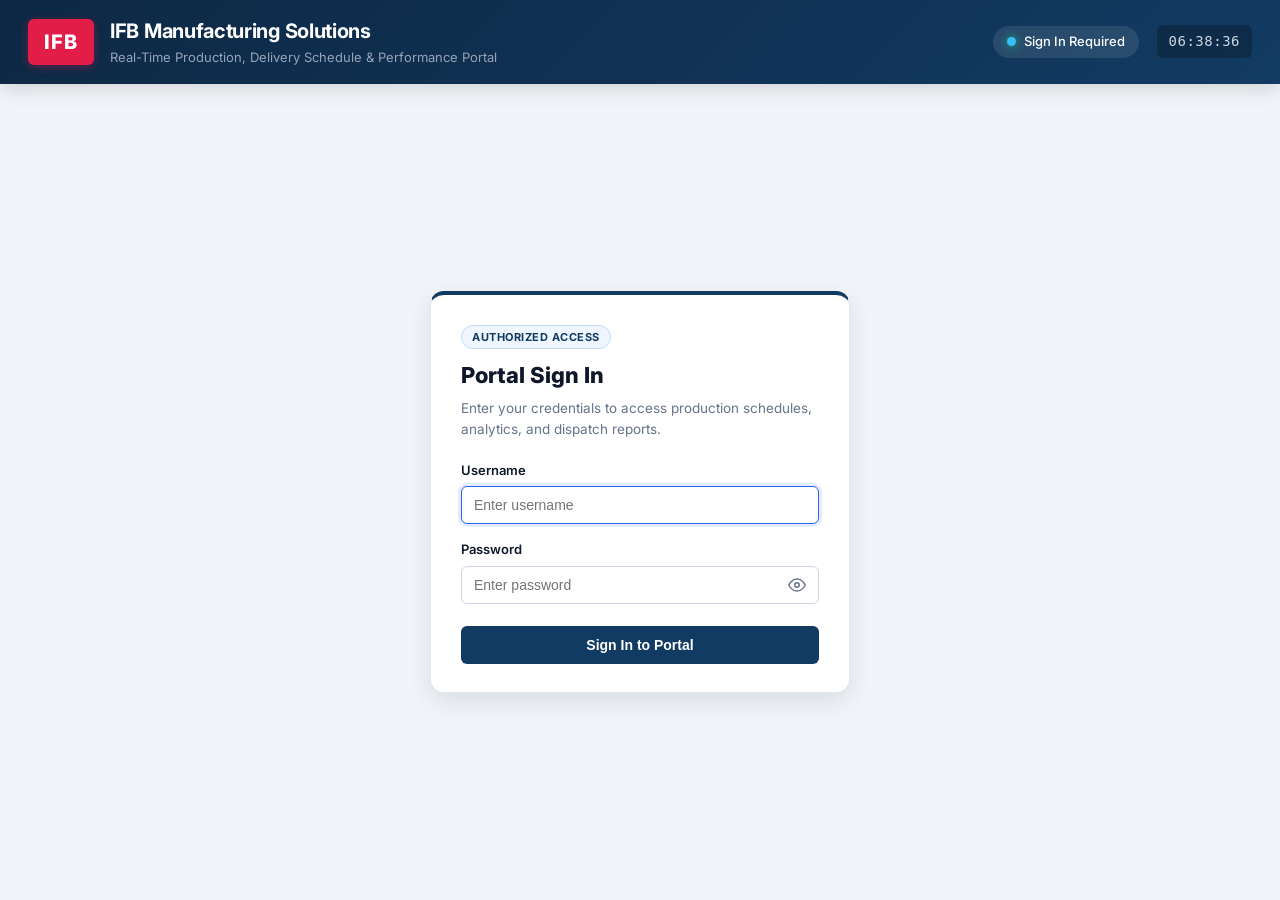
==== commit 4fd444ba: "Added session timeout and audit-logging" ====
--- a/frontend/login.html
+++ b/frontend/login.html
@@ -224,6 +224,7 @@
                 }
 
                 localStorage.setItem(AUTH_TOKEN_KEY, data.token);
+                localStorage.setItem("ifb_last_activity", String(Date.now()));
                 if (data.user) {
                     localStorage.setItem(AUTH_USER_KEY, JSON.stringify(data.user));
                 }
@@ -240,6 +241,10 @@
 
         document.addEventListener("DOMContentLoaded", () => {
             startLoginClock();
+            const params = new URLSearchParams(window.location.search);
+            if (params.get("reason") === "idle") {
+                showLoginError("You were signed out after 30 minutes of inactivity. Please sign in again.");
+            }
             checkExistingSession();
         });
     </script>
--- a/frontend/style.css
+++ b/frontend/style.css
@@ -2131,4 +2131,358 @@
 
 .btn-logout:hover {
     background: #be123c;
+}
+/* ===== Admin User Management ===== */
+.admin-user-form {
+    display: grid;
+    grid-template-columns: repeat(4, minmax(0, 1fr)) auto;
+    gap: 14px;
+    align-items: end;
+    background: #f8fafc;
+    border: 1px solid var(--border);
+    border-radius: var(--radius-sm);
+    padding: 16px;
+}
+
+.admin-user-field {
+    display: flex;
+    flex-direction: column;
+    gap: 6px;
+}
+
+.admin-user-field label {
+    font-size: 12.5px;
+    font-weight: 600;
+    color: var(--text-main);
+}
+
+.admin-user-field .form-input {
+    max-width: none;
+    padding: 8px 10px;
+}
+
+@media (max-width: 960px) {
+    .admin-user-form {
+        grid-template-columns: 1fr;
+        align-items: stretch;
+    }
+}
+
+/* ===== Admin Session & Activity Logs ===== */
+.audit-panel {
+    display: flex;
+    flex-direction: column;
+    gap: 16px;
+}
+
+.audit-top-header {
+    display: flex;
+    justify-content: space-between;
+    align-items: flex-start;
+    gap: 16px;
+    flex-wrap: wrap;
+}
+
+.audit-header-actions {
+    display: flex;
+    align-items: center;
+    gap: 8px;
+}
+
+.audit-subnav-bar {
+    display: flex;
+    justify-content: space-between;
+    align-items: center;
+    gap: 12px;
+    flex-wrap: wrap;
+    padding-bottom: 12px;
+    border-bottom: 1px solid var(--border);
+}
+
+.audit-segmented {
+    display: inline-flex;
+    background: #f1f5f9;
+    padding: 4px;
+    border-radius: 10px;
+    gap: 4px;
+}
+
+.audit-seg-btn {
+    border: none;
+    background: transparent;
+    color: #475569;
+    font-size: 13px;
+    font-weight: 600;
+    padding: 7px 14px;
+    border-radius: 7px;
+    cursor: pointer;
+    display: inline-flex;
+    align-items: center;
+    gap: 7px;
+    transition: background 0.15s ease, color 0.15s ease, box-shadow 0.15s ease;
+}
+
+.audit-seg-btn:hover {
+    color: #0f172a;
+}
+
+.audit-seg-btn.active {
+    background: #ffffff;
+    color: #0f172a;
+    box-shadow: 0 1px 3px rgba(15, 23, 42, 0.08);
+}
+
+.audit-seg-count {
+    font-size: 11px;
+    font-weight: 700;
+    background: #e2e8f0;
+    color: #334155;
+    padding: 1px 7px;
+    border-radius: 999px;
+    font-variant-numeric: tabular-nums;
+}
+
+.audit-seg-btn.active .audit-seg-count {
+    background: #eff6ff;
+    color: #1d4ed8;
+}
+
+.audit-live-pill {
+    display: inline-flex;
+    align-items: center;
+    gap: 7px;
+    font-size: 12.5px;
+    color: #334155;
+    background: #f0fdf4;
+    border: 1px solid #bbf7d0;
+    padding: 5px 12px;
+    border-radius: 999px;
+    font-variant-numeric: tabular-nums;
+}
+
+.audit-live-dot {
+    width: 8px;
+    height: 8px;
+    border-radius: 50%;
+    background: #16a34a;
+    box-shadow: 0 0 0 3px rgba(22, 163, 74, 0.18);
+}
+
+.audit-toolbar {
+    display: flex;
+    justify-content: space-between;
+    align-items: center;
+    gap: 12px;
+    flex-wrap: wrap;
+    margin-bottom: 12px;
+}
+
+.audit-pill-group {
+    display: flex;
+    align-items: center;
+    gap: 6px;
+    flex-wrap: wrap;
+}
+
+.audit-filter-pill {
+    border: 1px solid #e2e8f0;
+    background: #ffffff;
+    color: #475569;
+    font-size: 12.5px;
+    font-weight: 600;
+    padding: 6px 12px;
+    border-radius: 999px;
+    cursor: pointer;
+    transition: all 0.15s ease;
+}
+
+.audit-filter-pill:hover {
+    border-color: #cbd5e1;
+    background: #f8fafc;
+    color: #0f172a;
+}
+
+.audit-filter-pill.active {
+    background: #1e293b;
+    border-color: #1e293b;
+    color: #ffffff;
+}
+
+.audit-search-wrap {
+    flex: 0 0 auto;
+}
+
+.audit-search-input {
+    width: 240px;
+    padding: 7px 12px;
+    font-size: 13px;
+    border: 1px solid #cbd5e1;
+    border-radius: 8px;
+    background: #ffffff;
+    color: #0f172a;
+    outline: none;
+    transition: border-color 0.15s ease, box-shadow 0.15s ease;
+}
+
+.audit-search-input:focus {
+    border-color: #3b82f6;
+    box-shadow: 0 0 0 3px rgba(59, 130, 246, 0.12);
+}
+
+.audit-session-banner {
+    display: flex;
+    justify-content: space-between;
+    align-items: center;
+    gap: 12px;
+    background: #eff6ff;
+    border: 1px solid #bfdbfe;
+    color: #1e40af;
+    border-radius: 8px;
+    padding: 9px 14px;
+    margin-bottom: 12px;
+    font-size: 13px;
+    font-weight: 500;
+}
+
+.audit-banner-clear {
+    border: 1px solid #93c5fd;
+    background: #ffffff;
+    color: #1d4ed8;
+    font-size: 12px;
+    font-weight: 600;
+    padding: 4px 10px;
+    border-radius: 6px;
+    cursor: pointer;
+}
+
+.audit-banner-clear:hover {
+    background: #dbeafe;
+}
+
+.audit-table-card {
+    border: 1px solid #e2e8f0;
+    border-radius: 10px;
+    overflow-x: auto;
+    background: #ffffff;
+}
+
+.audit-table {
+    margin: 0;
+    width: 100%;
+    border-collapse: collapse;
+}
+
+.audit-table thead th {
+    background: #f8fafc;
+    color: #64748b;
+    font-size: 11.5px;
+    font-weight: 700;
+    letter-spacing: 0.04em;
+    text-transform: uppercase;
+    padding: 11px 14px;
+    border-bottom: 1px solid #e2e8f0;
+    white-space: nowrap;
+}
+
+.audit-table tbody td {
+    padding: 11px 14px;
+    font-size: 13px;
+    color: #1e293b;
+    border-bottom: 1px solid #f1f5f9;
+    vertical-align: middle;
+}
+
+.audit-table tbody tr:last-child td {
+    border-bottom: none;
+}
+
+.audit-table tbody tr:hover {
+    background: #f8fafc;
+}
+
+.audit-time-cell {
+    color: #475569;
+    font-variant-numeric: tabular-nums;
+    white-space: nowrap;
+    font-size: 12.5px;
+}
+
+.audit-user-cell {
+    display: flex;
+    align-items: center;
+    gap: 8px;
+}
+
+.audit-user-name {
+    font-weight: 600;
+    color: #0f172a;
+}
+
+.audit-user-sub {
+    font-size: 11.5px;
+    color: #64748b;
+}
+
+.audit-role-tag {
+    font-size: 10.5px;
+    font-weight: 700;
+    padding: 1px 6px;
+    border-radius: 4px;
+    text-transform: uppercase;
+    letter-spacing: 0.03em;
+}
+
+.audit-role-admin   { background: #e0f2fe; color: #0369a1; }
+.audit-role-planner { background: #f1f5f9; color: #475569; }
+
+.audit-summary-main {
+    color: #0f172a;
+    font-weight: 500;
+}
+
+.audit-badge {
+    display: inline-flex;
+    align-items: center;
+    gap: 5px;
+    padding: 3px 9px;
+    border-radius: 999px;
+    font-size: 11.5px;
+    font-weight: 600;
+    text-transform: capitalize;
+    white-space: nowrap;
+}
+
+.audit-badge-active    { background: #dcfce7; color: #166534; }
+.audit-badge-ended     { background: #f1f5f9; color: #475569; }
+.audit-badge-timeout   { background: #fef3c7; color: #92400e; }
+.audit-badge-session   { background: #ede9fe; color: #5b21b6; }
+.audit-badge-change    { background: #fef3c7; color: #92400e; }
+.audit-badge-dashboard { background: #e0f2fe; color: #075985; }
+.audit-badge-export    { background: #dcfce7; color: #166534; }
+.audit-badge-admin     { background: #fce7f3; color: #9d174d; }
+
+.audit-count-pill {
+    display: inline-block;
+    min-width: 26px;
+    text-align: center;
+    font-weight: 700;
+    font-size: 12px;
+    padding: 2px 8px;
+    border-radius: 999px;
+    background: #f1f5f9;
+    color: #334155;
+    font-variant-numeric: tabular-nums;
+}
+
+.audit-empty-cell {
+    text-align: center;
+    color: #94a3b8;
+    padding: 28px 16px !important;
+}
+
+@media (max-width: 760px) {
+    .audit-search-wrap,
+    .audit-search-input {
+        width: 100%;
+    }
 }
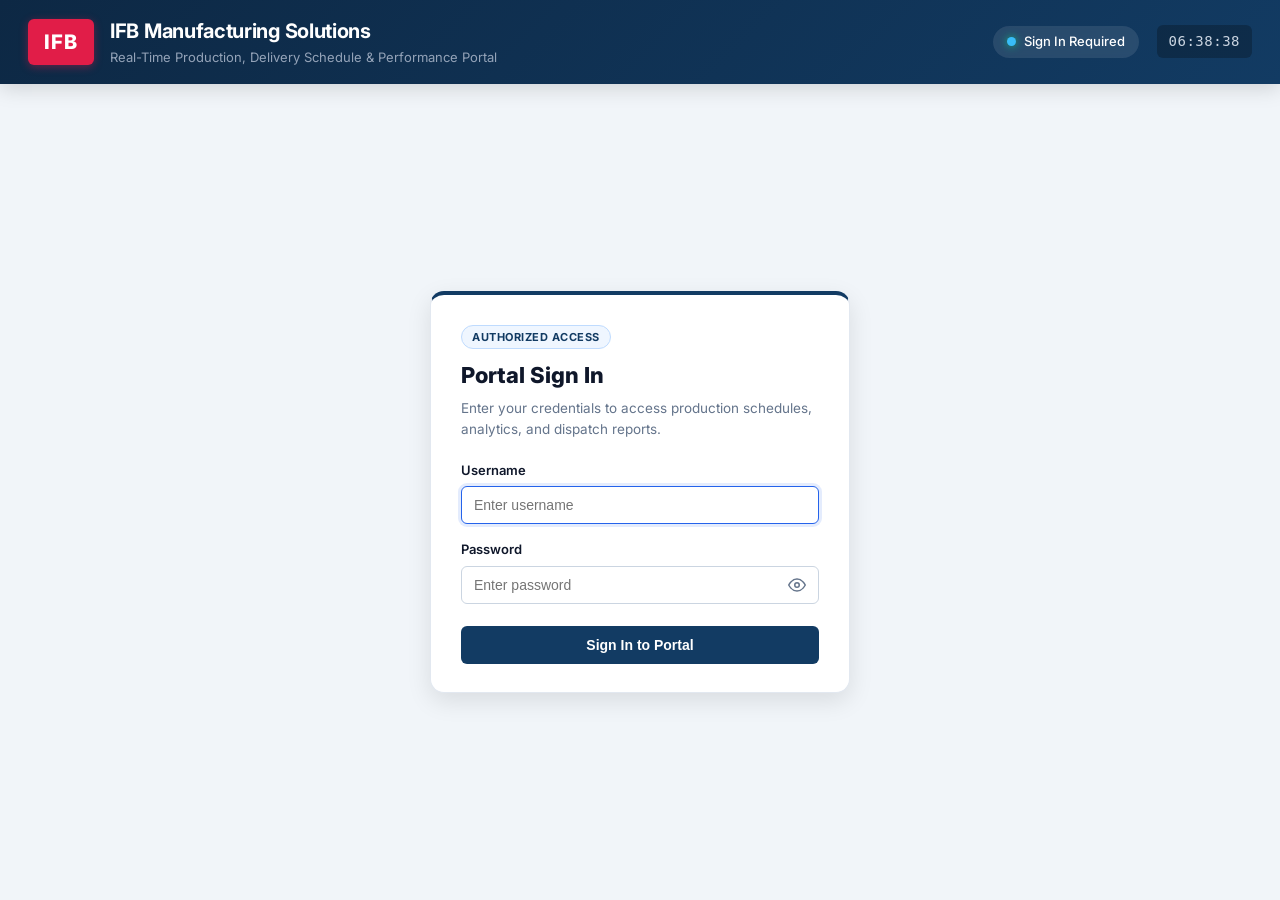
==== commit f3e8d1b4: "Server deployment bug fixes" ====
--- a/frontend/login.html
+++ b/frontend/login.html
@@ -99,7 +99,8 @@
     <script>
         const AUTH_TOKEN_KEY = "ifb_auth_token";
         const AUTH_USER_KEY = "ifb_auth_user";
-        const LOGIN_API_BASE = ["3000", "3001"].includes(window.location.port)
+        const isLocalDev = ["localhost", "127.0.0.1"].includes(window.location.hostname);
+        const LOGIN_API_BASE = (!isLocalDev || ["3000", "3001"].includes(window.location.port))
             ? ""
             : `${window.location.protocol}//${window.location.hostname}:3001`;
 
